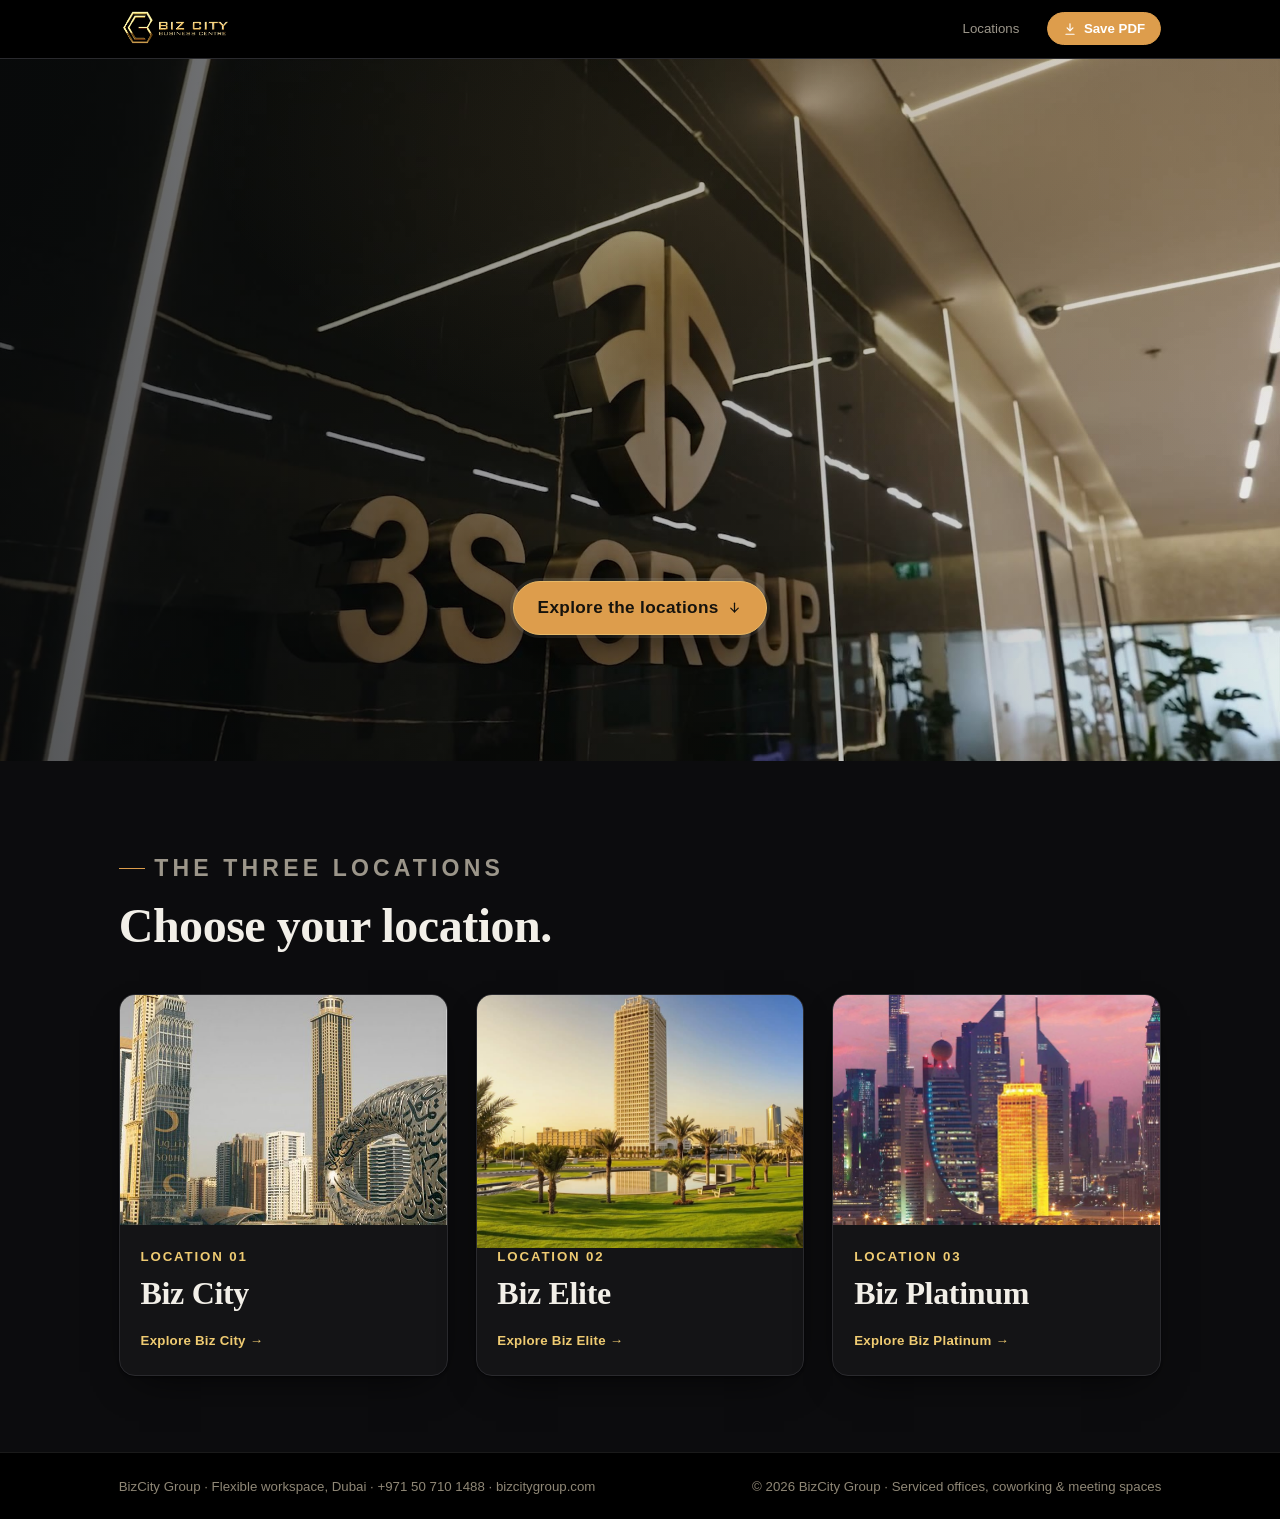
==== index.html @ 9195bf49 "Home: zoom in the second location card image (Biz Elite)" ====
﻿<!doctype html>
<html lang="en">
<head>
<meta charset="utf-8">
<meta name="viewport" content="width=device-width, initial-scale=1">
<meta name="description" content="BizCity Group workspace sales catalogue - premium flexible offices, coworking and meeting spaces across three Dubai locations.">
<style>*{margin:0;padding:0}img{max-width:100%}</style>
<title>BizCity Group - Workspace Catalogue</title>

<style>
  :root{
    /* --- palette (warm, brass-biased neutrals) --- */
    --ink:#15171c;
    --paper:#faf7f2;
    --paper-2:#f2ede3;
    --card:#ffffff;
    --line:#e4dccd;
    --neutral:#6c6559;
    --neutral-2:#8f887b;
    --brass:#dd9d4c;
    --brass-deep:#cd6e39;
    --heading:#1b1d22;
    --body:#3a3730;
    --shadow:0 1px 2px rgba(21,23,28,.04), 0 12px 34px -18px rgba(21,23,28,.22);

    /* --- type --- */
    --serif:"Iowan Old Style","Palatino Linotype",Palatino,"Book Antiqua",Georgia,serif;
    --sans:-apple-system,"Segoe UI",Roboto,Helvetica,Arial,sans-serif;

    /* --- scale --- */
    --step--1:clamp(.78rem,.76rem + .1vw,.83rem);
    --step-0:clamp(1rem,.97rem + .15vw,1.075rem);
    --step-1:clamp(1.2rem,1.12rem + .4vw,1.45rem);
    --step-2:clamp(1.55rem,1.4rem + .75vw,2rem);
    --step-3:clamp(2.1rem,1.8rem + 1.5vw,3rem);
    --step-4:clamp(2.8rem,2.2rem + 3vw,4.75rem);

    --maxw:1120px;
    --gap:clamp(1rem,.6rem + 1.6vw,1.75rem);
  }

  @media (prefers-color-scheme:dark){
    :root{
      --ink:#0f1013;
      --paper:#131519;
      --paper-2:#181b21;
      --card:#1b1e25;
      --line:#2c303a;
      --neutral:#9a94886;
      --neutral:#9c968a;
      --neutral-2:#7d786d;
      --brass:#dd9d4c;
      --brass-deep:#efcb72;
      --heading:#f2efe8;
      --body:#cdc9c0;
      --shadow:0 1px 2px rgba(0,0,0,.3), 0 16px 40px -20px rgba(0,0,0,.7);
    }
  }
  /* explicit toggle overrides (must beat the media query both ways) */
  :root[data-theme="light"]{
    --ink:#15171c;--paper:#faf7f2;--paper-2:#f2ede3;--card:#ffffff;--line:#e4dccd;
    --neutral:#6c6559;--neutral-2:#8f887b;--brass:#dd9d4c;--brass-deep:#cd6e39;
    --heading:#1b1d22;--body:#3a3730;
    --shadow:0 1px 2px rgba(21,23,28,.04), 0 12px 34px -18px rgba(21,23,28,.22);
  }
  :root[data-theme="dark"]{
    --ink:#0f1013;--paper:#131519;--paper-2:#181b21;--card:#1b1e25;--line:#2c303a;
    --neutral:#9c968a;--neutral-2:#7d786d;--brass:#dd9d4c;--brass-deep:#efcb72;
    --heading:#f2efe8;--body:#cdc9c0;
    --shadow:0 1px 2px rgba(0,0,0,.3), 0 16px 40px -20px rgba(0,0,0,.7);
  }
  /* Forced black theme for all viewers (overrides light/dark + data-theme) */
  :root,:root[data-theme="light"],:root[data-theme="dark"]{
    --ink:#000000;--paper:#000000;--paper-2:#0c0c0e;--card:#141416;--line:#2a2a2e;
    --neutral:#9c968a;--neutral-2:#7d786d;--brass:#dd9d4c;--brass-deep:#efcb72;
    --heading:#f2efe8;--body:#cdc9c0;
    --shadow:0 1px 2px rgba(0,0,0,.5), 0 16px 40px -20px rgba(0,0,0,.9);
  }

  *{box-sizing:border-box}
  html{scroll-behavior:smooth}
  @media (prefers-reduced-motion:reduce){html{scroll-behavior:auto}}
  body{
    margin:0;background:var(--paper);color:var(--body);
    font-family:var(--sans);font-size:var(--step-0);line-height:1.6;
    -webkit-font-smoothing:antialiased;
  }
  h1,h2,h3{font-family:var(--serif);color:var(--heading);font-weight:600;
    line-height:1.08;text-wrap:balance;margin:0;letter-spacing:-.01em}
  p{margin:0}
  a{color:inherit}
  img{max-width:100%;display:block}

  .wrap{max-width:var(--maxw);margin-inline:auto;padding-inline:clamp(1.1rem,.5rem + 2.4vw,2.5rem)}

  .eyebrow{
    font-family:var(--sans);font-size:var(--step--1);font-weight:600;
    text-transform:uppercase;letter-spacing:.18em;color:var(--brass-deep);
    margin:0 0 .9rem;display:flex;align-items:center;gap:.6rem;
  }
  .eyebrow::before{content:"";width:26px;height:1.5px;background:var(--brass);display:inline-block}

  /* ---------- top toolbar ---------- */
  .bar{
    position:sticky;top:0;z-index:50;background:color-mix(in srgb,var(--paper) 88%,transparent);
    backdrop-filter:blur(10px);border-bottom:1px solid var(--line);
  }
  .bar-in{max-width:var(--maxw);margin-inline:auto;display:flex;align-items:center;gap:1rem;
    padding:.6rem clamp(1.1rem,.5rem + 2.4vw,2.5rem)}
  .brandlogo{display:inline-flex;align-items:center;line-height:0;text-decoration:none;flex:0 0 auto}
  .brandlogo img{height:clamp(30px,26px + 1vw,44px);width:auto;display:block}
  .navlinks{display:flex;gap:.35rem;margin-left:auto;overflow-x:auto;scrollbar-width:none}
  .navlinks::-webkit-scrollbar{display:none}
  .navlinks a{
    font-size:var(--step--1);text-decoration:none;color:var(--neutral);
    padding:.4rem .7rem;border-radius:999px;white-space:nowrap;font-weight:500;
  }
  .navlinks a:hover{color:var(--heading);background:var(--paper-2)}
  .navlinks a i{font-style:normal;color:var(--brass-deep);font-weight:700;
    font-variant-numeric:tabular-nums;margin-right:.28em;font-size:.82em;letter-spacing:.04em}
  .btn{
    font-family:var(--sans);font-size:var(--step--1);font-weight:600;cursor:pointer;
    border:1px solid var(--brass);background:var(--brass);color:#fff;
    padding:.5rem .95rem;border-radius:999px;white-space:nowrap;text-decoration:none;
    display:inline-flex;align-items:center;gap:.45rem;transition:background .15s,color .15s;
  }
  .btn:hover{background:var(--brass-deep);border-color:var(--brass-deep)}
  .btn-ghost{background:transparent;color:var(--brass-deep)}
  .btn-ghost:hover{background:var(--paper-2);color:var(--brass-deep)}
  @media(max-width:520px){
    .bar-in{gap:.35rem;padding:.5rem .65rem}
    .brandlogo img{height:26px}
    .navlinks{gap:0;flex:0 0 auto}
    .navlinks a{padding:.35rem .45rem}
    .navlinks a i{display:none}
    .bar-in>.btn{display:none}
    .cover-meta{gap:.45rem .8rem}
  }
  a:focus-visible,button:focus-visible{outline:2px solid var(--brass-deep);outline-offset:2px;border-radius:6px}

  /* ---------- cover ---------- */
  .cover{position:relative;min-height:clamp(520px,78vh,760px);background:var(--ink);color:#f4f0e8;overflow:hidden}
  .cover .wrap{position:relative;z-index:2;min-height:inherit;padding-block:clamp(2.2rem,1.4rem + 4vw,4.5rem);display:flex;align-items:center}
  .cover-grid{width:100%;display:flex;align-items:center;justify-content:center}
  .cover-copy{max-width:38rem;padding:clamp(1.2rem,1rem + 2vw,2rem);border-radius:18px;
    background:linear-gradient(135deg,rgba(8,10,13,.72),rgba(8,10,13,.24));
    backdrop-filter:blur(2px);box-shadow:0 20px 55px -34px rgba(0,0,0,.9)}
  .cover-action{max-width:none;padding:0;background:none;backdrop-filter:none;box-shadow:none;transform:translateY(clamp(9rem,22vh,13rem))}
  .cover-action .tour-btn{margin-top:0;padding:.78rem 1.45rem;background:var(--brass);border-color:#e7b866;color:#16130d;
    font-size:var(--step-0);font-weight:750;box-shadow:0 12px 34px rgba(0,0,0,.48),0 0 0 3px rgba(255,255,255,.1)}
  .cover-action .tour-btn:hover{background:#f1bd61;border-color:#f1bd61;color:#111}
  .hero-media{position:absolute;inset:0;z-index:0;overflow:hidden}
  .hero-video{width:100%;height:100%;margin:0;object-fit:cover;object-position:center;background:#000;display:block}
  .cover h1{color:#fff;font-size:var(--step-4);letter-spacing:-.02em}
  .cover h1 em{font-style:italic;color:var(--brass)}
  .cover .lede{color:#cfc7b6;font-size:var(--step-1);max-width:34ch;margin-top:1.4rem}
  .cover .eyebrow{color:var(--brass)}
  .cover .eyebrow::before{background:var(--brass)}
  .cover-meta{display:flex;flex-wrap:wrap;gap:.5rem 1.4rem;margin-top:2rem;
    font-size:var(--step--1);color:#a49c8c;text-transform:uppercase;letter-spacing:.12em}
  .cover-meta b{color:#e9e2d3;font-weight:600}
  .cover::before{content:"";position:absolute;inset:0;z-index:1;
    background:linear-gradient(90deg,rgba(5,7,10,.7) 0%,rgba(5,7,10,.32) 50%,rgba(5,7,10,.08) 100%)}
  .cover::after{content:"";position:absolute;inset:0;z-index:1;
    background:radial-gradient(120% 90% at 82% 12%,rgba(180,145,90,.22),transparent 55%)}

  /* ---------- media slots (placeholders) ---------- */
  .slot{
    position:relative;border:1.5px dashed var(--brass);border-radius:14px;
    background:
      linear-gradient(var(--paper-2),var(--paper-2)) padding-box;
    display:flex;flex-direction:column;align-items:center;justify-content:center;
    text-align:center;gap:.5rem;color:var(--neutral);padding:1.4rem;min-height:180px;
  }
  .slot.ratio{aspect-ratio:16/9;min-height:0}
  .slot .tag{font-family:var(--sans);font-size:var(--step--1);font-weight:700;
    text-transform:uppercase;letter-spacing:.14em;color:var(--brass-deep)}
  .slot .hint{font-size:var(--step--1);color:var(--neutral-2);max-width:34ch}
  .slot.video::before{
    content:"";width:56px;height:56px;border-radius:50%;
    background:var(--brass);opacity:.95;
    -webkit-mask:no-repeat center/44% url('data:image/svg+xml;utf8,<svg xmlns="http://www.w3.org/2000/svg" viewBox="0 0 24 24"><polygon points="8,5 20,12 8,19"/></svg>');
            mask:no-repeat center/44% url('data:image/svg+xml;utf8,<svg xmlns="http://www.w3.org/2000/svg" viewBox="0 0 24 24"><polygon points="8,5 20,12 8,19"/></svg>');
  }
  .cover .slot{background:rgba(255,255,255,.04);border-color:var(--brass)}
  .cover .slot .tag,.cover .slot .hint{color:#d8cdb6}
  .cover .slot .hint{color:#a49c8c}

  /* ---------- section rhythm ---------- */
  section{padding-block:clamp(2.6rem,1.8rem + 4vw,4.75rem)}
  .band{background:var(--paper-2)}
  .section-head{max-width:60ch;margin-bottom:clamp(1.6rem,1rem + 2vw,2.6rem)}
  .section-head h2{font-size:var(--step-3)}
  .section-head p{color:var(--neutral);margin-top:.9rem;font-size:var(--step-1);line-height:1.5}

  /* ---------- value pillars ---------- */
  .pillars{display:grid;gap:var(--gap);grid-template-columns:repeat(2,1fr)}
  @media(min-width:760px){.pillars{grid-template-columns:repeat(4,1fr)}}
  .pillar{border-top:2px solid var(--brass);padding-top:1rem}
  .pillar h3{font-size:var(--step-1);margin-bottom:.4rem}
  .pillar p{color:var(--neutral);font-size:var(--step--1);line-height:1.55}
  .pillar .n{font-family:var(--sans);font-size:var(--step--1);font-weight:700;
    color:var(--brass-deep);letter-spacing:.1em}
  .why-strip{display:flex;flex-wrap:wrap;gap:.7rem 1.8rem;font-size:var(--step-0);color:var(--neutral);
    border-top:1px solid var(--line);padding-top:1.3rem}
  .why-strip span{display:flex;gap:.5rem;align-items:baseline}
  .why-strip span::before{content:"◈";color:var(--brass);font-size:.68em}
  .why-strip b{color:var(--heading);font-weight:600}

  /* ---------- locations overview ---------- */
  .loc-grid{display:grid;gap:var(--gap);grid-template-columns:1fr}
  @media(min-width:820px){.loc-grid{grid-template-columns:repeat(3,1fr)}}
  .loc-card{background:var(--card);border:1px solid var(--line);border-radius:16px;
    overflow:hidden;box-shadow:var(--shadow);display:flex;flex-direction:column;
    text-decoration:none;color:inherit;cursor:pointer;transition:transform .18s ease,box-shadow .18s ease,border-color .18s ease}
  .loc-card:hover{transform:translateY(-5px);border-color:var(--brass);
    box-shadow:0 2px 4px rgba(21,23,28,.05),0 22px 48px -22px rgba(21,23,28,.34)}
  .loc-card:focus-visible{outline:2px solid var(--brass-deep);outline-offset:3px}
  .loc-card .ph{transition:transform .3s ease}
  .loc-card:hover .ph{transform:scale(1.04)}
  .loc-card .ph.zoomed{transform:scale(1.2)}
  .loc-card:hover .ph.zoomed{transform:scale(1.24)}
  .loc-card:hover .loc-link{gap:.6rem;color:var(--brass)}
  .loc-card .slot{border-radius:0;border-left:0;border-right:0;border-top:0;min-height:200px}
  .loc-card .body{padding:1.3rem 1.3rem 1.5rem;display:flex;flex-direction:column;gap:.55rem;flex:1}
  .loc-card h3{font-size:var(--step-2)}
  .loc-card .addr{font-size:var(--step--1);color:var(--neutral);display:flex;gap:.5rem;align-items:flex-start}
  .loc-card .addr::before{content:"◈";color:var(--brass);font-size:.8em;line-height:1.5}
  .loc-link{margin-top:auto;padding-top:.7rem;font-family:var(--sans);font-weight:700;color:var(--brass-deep);
    text-decoration:none;font-size:var(--step--1);letter-spacing:.02em;display:inline-flex;align-items:center;gap:.4rem}
  .loc-link:hover{color:var(--brass);gap:.6rem}
  .kicker{font-family:var(--sans);font-size:var(--step--1);text-transform:uppercase;
    letter-spacing:.14em;color:var(--brass-deep);font-weight:700}

  /* ---------- deep dive ---------- */
  .dive{display:grid;gap:clamp(1.4rem,.8rem + 3vw,3rem);grid-template-columns:1fr;align-items:center}
  @media(min-width:860px){
    .dive{grid-template-columns:1fr 1fr}
    .dive.flip .media{order:2}
  }
  .dive + .dive{margin-top:clamp(2.4rem,1.6rem + 3vw,4rem)}
  .dive h3{font-size:var(--step-3);margin:.3rem 0 .1rem}
  .dive .addr{font-size:var(--step--1);color:var(--neutral);margin-top:.7rem;
    display:flex;gap:.5rem;align-items:flex-start}
  .dive .addr::before{content:"◈";color:var(--brass)}
  .dive p.desc{color:var(--body);margin-top:1rem}
  .dive .media{display:flex;flex-direction:column;gap:.8rem}
  .thumbs{display:grid;grid-template-columns:1fr 1fr;gap:.8rem}
  .thumbs .slot{min-height:120px}
  .rooms{display:flex;flex-wrap:wrap;gap:.5rem;margin-top:1.2rem;padding:0;list-style:none}
  .rooms li{font-size:var(--step--1);padding:.35rem .8rem;border:1px solid var(--line);
    border-radius:999px;background:var(--card);color:var(--body)}
  .rooms li b{color:var(--brass-deep)}

  /* ---------- services grid ---------- */
  .svc-grid{display:grid;gap:var(--gap);grid-template-columns:repeat(2,1fr)}
  @media(min-width:680px){.svc-grid{grid-template-columns:repeat(3,1fr)}}
  @media(min-width:980px){.svc-grid{grid-template-columns:repeat(4,1fr)}}
  .svc{background:var(--card);border:1px solid var(--line);border-radius:14px;
    overflow:hidden;display:flex;flex-direction:column;box-shadow:var(--shadow)}
  .svc .slot{border-radius:0;border:0;border-bottom:1px dashed var(--brass);min-height:130px}
  .svc .body{padding:.9rem 1rem;text-align:center;display:flex;flex-direction:column;align-items:center;gap:.15rem}
  .svc h3{font-size:var(--step-1)}
  .svc p{color:var(--neutral);font-size:var(--step--1);line-height:1.5;margin-top:.3rem}
  .svc.feature{grid-column:span 2}
  @media(max-width:679px){.svc.feature{grid-column:span 2}}
  .svc .flag{position:absolute;margin:.7rem;font-size:.65rem;font-weight:700;letter-spacing:.12em;
    text-transform:uppercase;background:var(--brass);color:#fff;padding:.2rem .55rem;border-radius:999px}
  .svc .body .flag-inline{display:inline-block;font-size:.62rem;font-weight:700;letter-spacing:.12em;
    text-transform:uppercase;color:var(--brass-deep);margin-bottom:.35rem}

  /* ---------- packages table ---------- */
  .pkg-scroll{overflow-x:auto}
  .pkg{width:100%;min-width:640px;border-collapse:separate;border-spacing:0;font-size:var(--step--1)}
  .pkg th,.pkg td{padding:.85rem 1.1rem;text-align:left;border-bottom:1px solid var(--line);
    vertical-align:top}
  .pkg thead th{position:sticky;top:0}
  .pkg .plan{font-family:var(--serif);font-size:var(--step-1);color:var(--heading);font-weight:600}
  .pkg .plan .loc{display:block;font-family:var(--sans);font-size:.7rem;font-weight:600;
    text-transform:uppercase;letter-spacing:.12em;color:var(--neutral-2);margin-top:.25rem}
  .pkg thead th{background:var(--paper-2);border-bottom:2px solid var(--brass)}
  .pkg .rowhead{font-weight:600;color:var(--heading);background:var(--card)}
  .pkg col.hl,.pkg td.hl,.pkg th.hl{background:color-mix(in srgb,var(--brass) 12%,var(--card))}
  .pkg .price{font-family:var(--serif);font-size:var(--step-1);color:var(--brass-deep);font-weight:600}
  .pkg .check{color:var(--brass-deep);font-weight:700}
  .pkg .dash{color:var(--neutral-2)}
  .pkg .popular{display:inline-block;font-size:.6rem;font-weight:700;letter-spacing:.12em;
    text-transform:uppercase;background:var(--brass);color:#fff;padding:.15rem .5rem;border-radius:999px;margin-left:.4rem}

  /* ---------- amenities strip ---------- */
  .amen{display:grid;gap:var(--gap);grid-template-columns:1fr}
  @media(min-width:820px){.amen{grid-template-columns:1.3fr 1fr}}
  .amen-list{display:grid;grid-template-columns:repeat(2,1fr);gap:.7rem 1.4rem;margin:0;padding:0;list-style:none}
  .amen-list li{display:flex;gap:.6rem;align-items:baseline;font-size:var(--step-0)}
  .amen-list li::before{content:"◈";color:var(--brass);font-size:.7em}
  .hours{background:var(--ink);color:#efe9db;border-radius:16px;padding:1.6rem 1.7rem;align-self:start}
  .hours .kicker{color:var(--brass)}
  .hours .big{font-family:var(--serif);font-size:var(--step-2);color:#fff;margin:.5rem 0 .2rem}
  .hours p{color:#b7ad99;font-size:var(--step--1)}
  .hours hr{border:0;border-top:1px solid rgba(255,255,255,.14);margin:1.1rem 0}

  /* ---------- testimonial ---------- */
  .quote{max-width:52ch}
  .quote blockquote{font-family:var(--serif);font-size:var(--step-2);color:var(--heading);
    line-height:1.28;margin:0;font-style:italic}
  .quote blockquote::before{content:"“";color:var(--brass);font-size:1.2em;line-height:0;margin-right:.05em}
  .reviews{display:grid;gap:var(--gap);grid-template-columns:1fr}
  @media(min-width:720px){.reviews{grid-template-columns:1fr 1fr}}
  .review{background:var(--card);border:1px solid var(--line);border-radius:16px;
    padding:1.5rem 1.6rem;box-shadow:var(--shadow);display:flex;flex-direction:column;gap:.75rem}
  .review .stars{color:var(--brass);letter-spacing:.16em;font-size:1.05rem}
  .review blockquote{margin:0;font-family:var(--serif);font-size:var(--step-1);line-height:1.42;color:var(--heading)}
  .review figcaption{font-size:var(--step--1);color:var(--heading);font-weight:600;margin-top:auto}
  .review figcaption span{color:var(--neutral-2);font-weight:400}
  .quote .who{margin-top:1.2rem;font-size:var(--step--1);color:var(--neutral);letter-spacing:.03em}
  .quote .who b{color:var(--heading)}

  /* ---------- CTA ---------- */
  .cta{background:var(--ink);color:#f4f0e8}
  .cta .eyebrow{color:var(--brass)}
  .cta .eyebrow::before{background:var(--brass)}
  .cta h2{color:#fff;font-size:var(--step-3);max-width:20ch}
  .cta p{color:#c6bda9;margin-top:1rem;max-width:44ch}
  .cta-actions{display:flex;flex-wrap:wrap;gap:.7rem;margin-top:1.8rem}
  .cta .btn-line{background:transparent;border-color:rgba(255,255,255,.28);color:#f4f0e8}
  .cta .btn-line:hover{background:rgba(255,255,255,.08);border-color:var(--brass);color:#fff}
  .contact-grid{display:grid;gap:1rem 2rem;grid-template-columns:repeat(2,1fr);margin-top:2.4rem;
    border-top:1px solid rgba(255,255,255,.14);padding-top:1.8rem}
  @media(min-width:640px){.contact-grid{grid-template-columns:repeat(4,1fr)}}
  .contact-grid .kicker{color:var(--brass);display:block;margin-bottom:.35rem}
  .contact-grid a,.contact-grid span{color:#e7e0d1;text-decoration:none;font-size:var(--step--1);word-break:break-word}

  footer{background:var(--ink);color:#8f8776;font-size:var(--step--1);
    border-top:1px solid rgba(255,255,255,.1)}
  footer .wrap{display:flex;flex-wrap:wrap;gap:.6rem 1.5rem;justify-content:space-between;
    padding-block:1.4rem}

  .note{font-size:var(--step--1);color:var(--neutral-2);font-style:italic}

  /* ---------- contents / table of contents ---------- */
  .contents .toc{max-width:660px;margin-top:1.6rem;border-top:1px solid var(--line);list-style:none;padding:0}
  .contents .toc a{display:flex;align-items:baseline;gap:.9rem;text-decoration:none;color:var(--heading);
    padding:.9rem 0;border-bottom:1px solid var(--line)}
  .contents .toc .num{font-family:var(--sans);font-weight:700;color:var(--brass-deep);
    font-variant-numeric:tabular-nums;font-size:var(--step--1);letter-spacing:.06em;min-width:1.8em}
  .contents .toc .label{font-family:var(--serif);font-size:var(--step-1);color:var(--heading);white-space:nowrap}
  .contents .toc .dots{flex:1;border-bottom:1px dotted var(--neutral-2);transform:translateY(-.28em);opacity:.55}
  .contents .toc .pg{font-family:var(--sans);font-size:var(--step--1);color:var(--neutral);
    letter-spacing:.04em;white-space:nowrap}
  .contents .toc a:hover .label{color:var(--brass-deep)}
  .contents .toc a:hover .num{color:var(--brass)}

  /* print-only cover + running footer (hidden on screen) */
  .print-cover{display:none}
  .running-foot{display:none}

  /* ---------- print / PDF ---------- */
  @page{size:A4;margin:15mm 14mm 18mm}
  @media print{
    :root{--paper:#fff;--paper-2:#fff;--card:#fff;--line:#cfc7b6;--body:#232019;--heading:#111;--neutral:#4a463d}
    html,body{background:#fff}
    .bar{display:none}
    .btn,.tour-btn,.cta-actions,.lb{display:none!important}
    .cover,.cta,.hours{-webkit-print-color-adjust:exact;print-color-adjust:exact}
    body{font-size:10.5pt}
    section{padding-block:0;margin-block:0}

    /* page 1 = cover: hide the web hero, show the print lockup treatment */
    .cover{background:#fff;color:#15171c;min-height:calc(100vh - 44mm);
      display:flex;align-items:center;justify-content:center;break-after:page}
    .cover::before,.cover::after{display:none}
    .cover .cover-grid{display:none}
    .print-cover{display:block;text-align:center;width:100%;max-width:640px;margin-inline:auto}
    .print-cover img{height:120px;width:auto;margin:0 auto 2.4rem}
    .print-cover .edition{font-family:var(--sans);text-transform:uppercase;letter-spacing:.34em;
      font-size:9pt;color:var(--brass-deep);font-weight:700;margin-bottom:1.3rem}
    .print-cover .print-title{font-family:var(--serif);font-size:33pt;font-weight:600;color:#15171c;line-height:1.05;margin:0 0 1.1rem;letter-spacing:-.01em}
    .print-cover .print-title em{font-style:italic;color:var(--brass-deep)}
    .print-cover .sub{color:#4a463d;font-size:12pt;max-width:46ch;margin:0 auto;line-height:1.5}
    .print-cover .yr{margin-top:2.4rem;font-family:var(--serif);font-size:15pt;color:var(--brass-deep);letter-spacing:.08em}

    /* one topic per page */
    .contents,#locations,#spaces,#amenities,#contact{break-before:page}
    .dive,.loc-card,.svc,.quote,.review,.pillar,.section-head{break-inside:avoid}

    .hero-video,.dive-video{display:none!important}
    .slot{min-height:120px}
    .slot.video::after{content:"▶ Watch online at bizcitygroup.com";font-size:9pt;color:var(--brass-deep);font-weight:600}
    .slot .hint{display:none}
    a[href^="http"]::after{content:"";}

    /* brand footer repeats on every printed page */
    .running-foot{display:block;position:fixed;left:0;right:0;bottom:0;text-align:center;
      font-family:var(--sans);font-size:8pt;letter-spacing:.22em;text-transform:uppercase;color:var(--brass-deep)}
    footer{background:#fff;color:#4a463d;border-top:1px solid var(--line)}
  }

  /* ---------- guided viewer + captions ---------- */
  .media-cap{font-size:var(--step--1);color:var(--neutral);margin-top:.6rem;
    display:flex;align-items:center;gap:.5rem;letter-spacing:.01em}
  .media-cap::before{content:"";width:20px;height:1.5px;background:var(--brass);flex:none}
  .cover .media-cap{color:#bcb39f}
  .zoomable{cursor:zoom-in}
  .tour-btn{margin-top:1.7rem;display:inline-flex;align-items:center;gap:.55rem;
    background:transparent;border:1px solid var(--brass);color:#f4f0e8;
    font-family:var(--sans);font-size:var(--step--1);font-weight:600;letter-spacing:.02em;
    padding:.62rem 1.15rem;border-radius:999px;cursor:pointer;text-decoration:none;transition:background .15s,color .15s}
  .tour-btn:hover{background:var(--brass);color:#fff}
  .tour-btn svg{transition:transform .2s}
  .tour-btn:hover svg{transform:translateY(2px)}
  .lb{position:fixed;inset:0;z-index:100;background:rgba(10,11,13,.93);
    display:none;align-items:center;justify-content:center;padding:4vw}
  .lb.open{display:flex}
  .lb img,.lb video{max-width:100%;max-height:90vh;border-radius:10px;
    box-shadow:0 20px 60px -20px rgba(0,0,0,.8)}
  .lb-close{position:absolute;top:1rem;right:1.2rem;width:44px;height:44px;border-radius:50%;
    border:1px solid rgba(255,255,255,.3);background:rgba(0,0,0,.4);color:#fff;
    font-size:1.5rem;cursor:pointer;line-height:1;display:flex;align-items:center;justify-content:center}
  .lb-close:hover{background:var(--brass);border-color:var(--brass)}
  /* real media fills */
  .loc-card img.ph{width:100%;height:230px;object-fit:cover;display:block;cursor:zoom-in}
  .thumbs img.ph{width:100%;height:118px;object-fit:cover;display:block;border-radius:10px;cursor:zoom-in}
  .svc img.ph{width:100%;height:150px;object-fit:cover;display:block;cursor:zoom-in}
  .svc.feature img.ph{height:184px}
  .dive-video{width:100%;aspect-ratio:16/9;object-fit:cover;border-radius:14px;background:#000;display:block}
  @media print{ .dive-video,.hero-video{outline:1px solid var(--line)} }
</style>

<!-- ============ TOOLBAR ============ -->
<div class="bar">
  <div class="bar-in">
    <a class="brandlogo" href="index.html"><img src="assets/logos/logo-full.png" alt="BizCity Business Centre"></a>
    <nav class="navlinks" aria-label="Catalogue contents">
      <a href="#locations">Locations</a>
    </nav>
    <button class="btn" onclick="window.print()" aria-label="Download or print as PDF">
      <svg width="14" height="14" viewBox="0 0 24 24" fill="none" stroke="currentColor" stroke-width="2" stroke-linecap="round" stroke-linejoin="round" aria-hidden="true"><path d="M12 3v12"/><path d="m7 10 5 5 5-5"/><path d="M5 21h14"/></svg>
      Save PDF
    </button>
  </div>
</div>

<!-- ============ COVER ============ -->
<header class="cover">
  <div class="hero-media">
    <video class="hero-video" autoplay muted loop playsinline preload="auto" disablepictureinpicture
           poster="assets/images/hero-showreel-july-22-poster.jpg" aria-label="BizCity Group showreel">
      <source src="assets/video/hero-showreel-july-22.mp4" type="video/mp4">
    </video>
  </div>
  <div class="wrap">
    <div class="print-cover">
      <img src="assets/logos/logo-full.png" alt="BizCity Business Centre">
      <p class="edition">Workspace Collection</p>
      <p class="print-title">Thoughtful &amp; <em>Functional</em> Workspaces</p>
    </div>
    <div class="cover-grid">
      <div class="cover-copy cover-action">
        <a class="tour-btn" href="#locations">Explore the locations
          <svg width="15" height="15" viewBox="0 0 24 24" fill="none" stroke="currentColor" stroke-width="2" stroke-linecap="round" stroke-linejoin="round" aria-hidden="true"><path d="M12 5v14"/><path d="m6 13 6 6 6-6"/></svg>
        </a>
      </div>
    </div>
  </div>
</header>

<!-- ============ LOCATION OVERVIEW ============ -->
<section id="locations" class="band">
  <div class="wrap">
    <div class="section-head">
      <p class="eyebrow">The Three Locations</p>
      <h2>Choose your location.</h2>
    </div>
    <div class="loc-grid">

      <a class="loc-card" href="biz-city.html">
        <img class="ph" src="assets/images/loc-biz-city.jpg" alt="Dubai skyline by Biz City on Sheikh Zayed Road">
        <div class="body">
          <p class="kicker">Location 01</p>
          <h3>Biz City</h3>
          <span class="loc-link">Explore Biz City &rarr;</span>
        </div>
      </a>

      <a class="loc-card" href="biz-elite.html">
        <img class="ph zoomed" src="assets/images/loc-biz-platinum.jpg" alt="Sheikh Rashid Tower at Dubai World Trade Centre, home of Biz Elite">
        <div class="body">
          <p class="kicker">Location 02</p>
          <h3>Biz Elite</h3>
          <span class="loc-link">Explore Biz Elite &rarr;</span>
        </div>
      </a>

      <a class="loc-card" href="biz-platinum.html">
        <img class="ph" src="assets/images/loc-biz-platinum-gold.jpg" alt="Golden World Trade Centre tower at dusk on the Dubai skyline, home of Biz Platinum">
        <div class="body">
          <p class="kicker">Location 03</p>
          <h3>Biz Platinum</h3>
          <span class="loc-link">Explore Biz Platinum &rarr;</span>
        </div>
      </a>

    </div>
  </div>
</section>

<div class="running-foot" aria-hidden="true">BizCity Group · Workspace Catalogue · 2026</div>

<footer>
  <div class="wrap">
    <span>BizCity Group · Flexible workspace, Dubai · +971 50 710 1488 · bizcitygroup.com</span>
    <span>© 2026 BizCity Group · Serviced offices, coworking &amp; meeting spaces</span>
  </div>
</footer>

<script>
  // Smooth-scroll the guided nav + tour button; harmless if reduced-motion.
  document.querySelectorAll('.navlinks a, .contents .toc a, .cta-actions a[href^="#"], .tour-btn[href^="#"]').forEach(function(a){
    a.addEventListener('click',function(e){
      var id=a.getAttribute('href');
      if(id&&id.length>1&&document.querySelector(id)){
        e.preventDefault();
        document.querySelector(id).scrollIntoView({behavior:'smooth',block:'start'});
      }
    });
  });

  // Guided viewer: click any .zoomable photo/video to open it full-screen.
  (function(){
    var lb=document.createElement('div');
    lb.className='lb';
    lb.innerHTML='<button class="lb-close" aria-label="Close viewer">&times;</button><div class="lb-body"></div>';
    document.body.appendChild(lb);
    var body=lb.querySelector('.lb-body');
    function close(){lb.classList.remove('open');body.innerHTML='';}
    lb.addEventListener('click',function(e){
      if(e.target===lb||e.target.classList.contains('lb-close')) close();
    });
    document.addEventListener('keydown',function(e){if(e.key==='Escape') close();});
    document.querySelectorAll('.zoomable').forEach(function(el){
      el.addEventListener('click',function(){
        var src=el.getAttribute('data-full')||el.getAttribute('src')||el.currentSrc;
        if(!src) return;
        var isVid=el.tagName==='VIDEO'||/\.(mp4|webm|mov)$/i.test(src);
        body.innerHTML = isVid
          ? '<video src="'+src+'" controls autoplay playsinline></video>'
          : '<img src="'+src+'" alt="">';
        lb.classList.add('open');
      });
    });
  })();
</script>

</body>
</html>
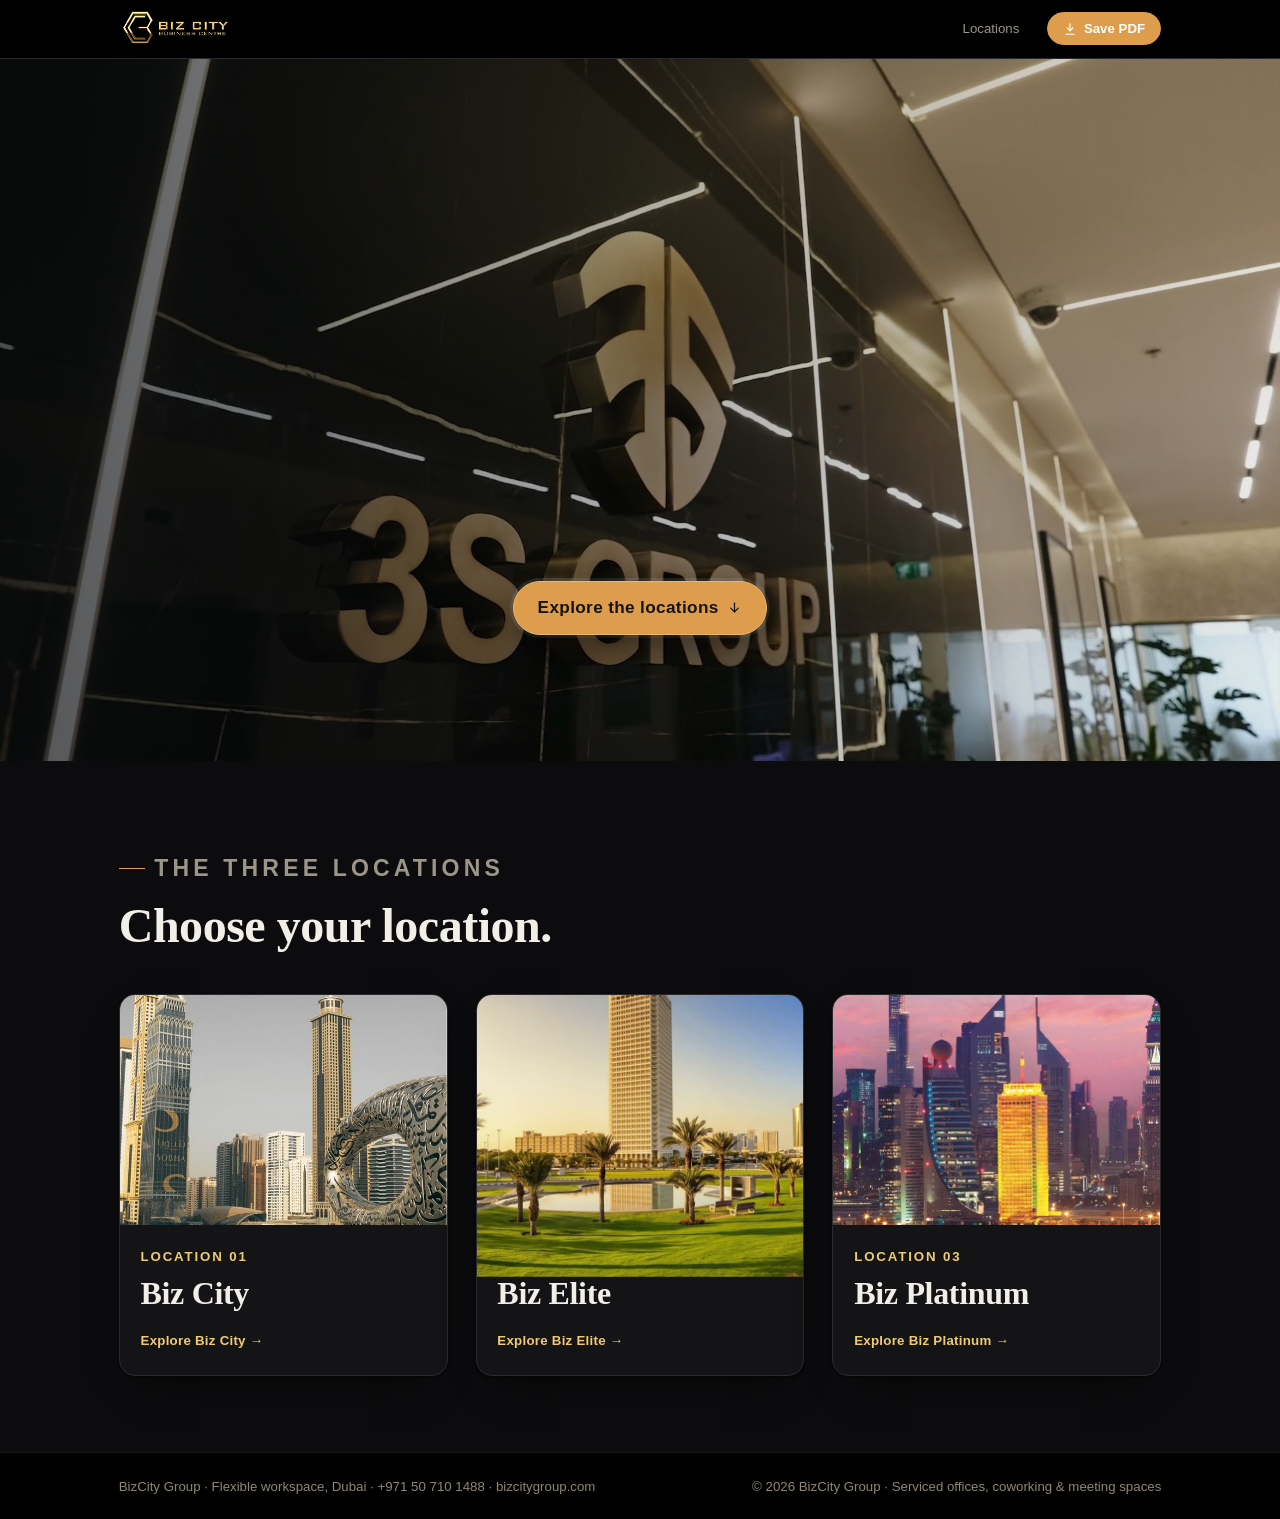
==== commit 3f8feb4d: "Home: increase zoom on second location card image" ====
--- a/index.html
+++ b/index.html
@@ -218,8 +218,8 @@
   .loc-card:focus-visible{outline:2px solid var(--brass-deep);outline-offset:3px}
   .loc-card .ph{transition:transform .3s ease}
   .loc-card:hover .ph{transform:scale(1.04)}
-  .loc-card .ph.zoomed{transform:scale(1.2)}
-  .loc-card:hover .ph.zoomed{transform:scale(1.24)}
+  .loc-card .ph.zoomed{transform:scale(1.45)}
+  .loc-card:hover .ph.zoomed{transform:scale(1.49)}
   .loc-card:hover .loc-link{gap:.6rem;color:var(--brass)}
   .loc-card .slot{border-radius:0;border-left:0;border-right:0;border-top:0;min-height:200px}
   .loc-card .body{padding:1.3rem 1.3rem 1.5rem;display:flex;flex-direction:column;gap:.55rem;flex:1}
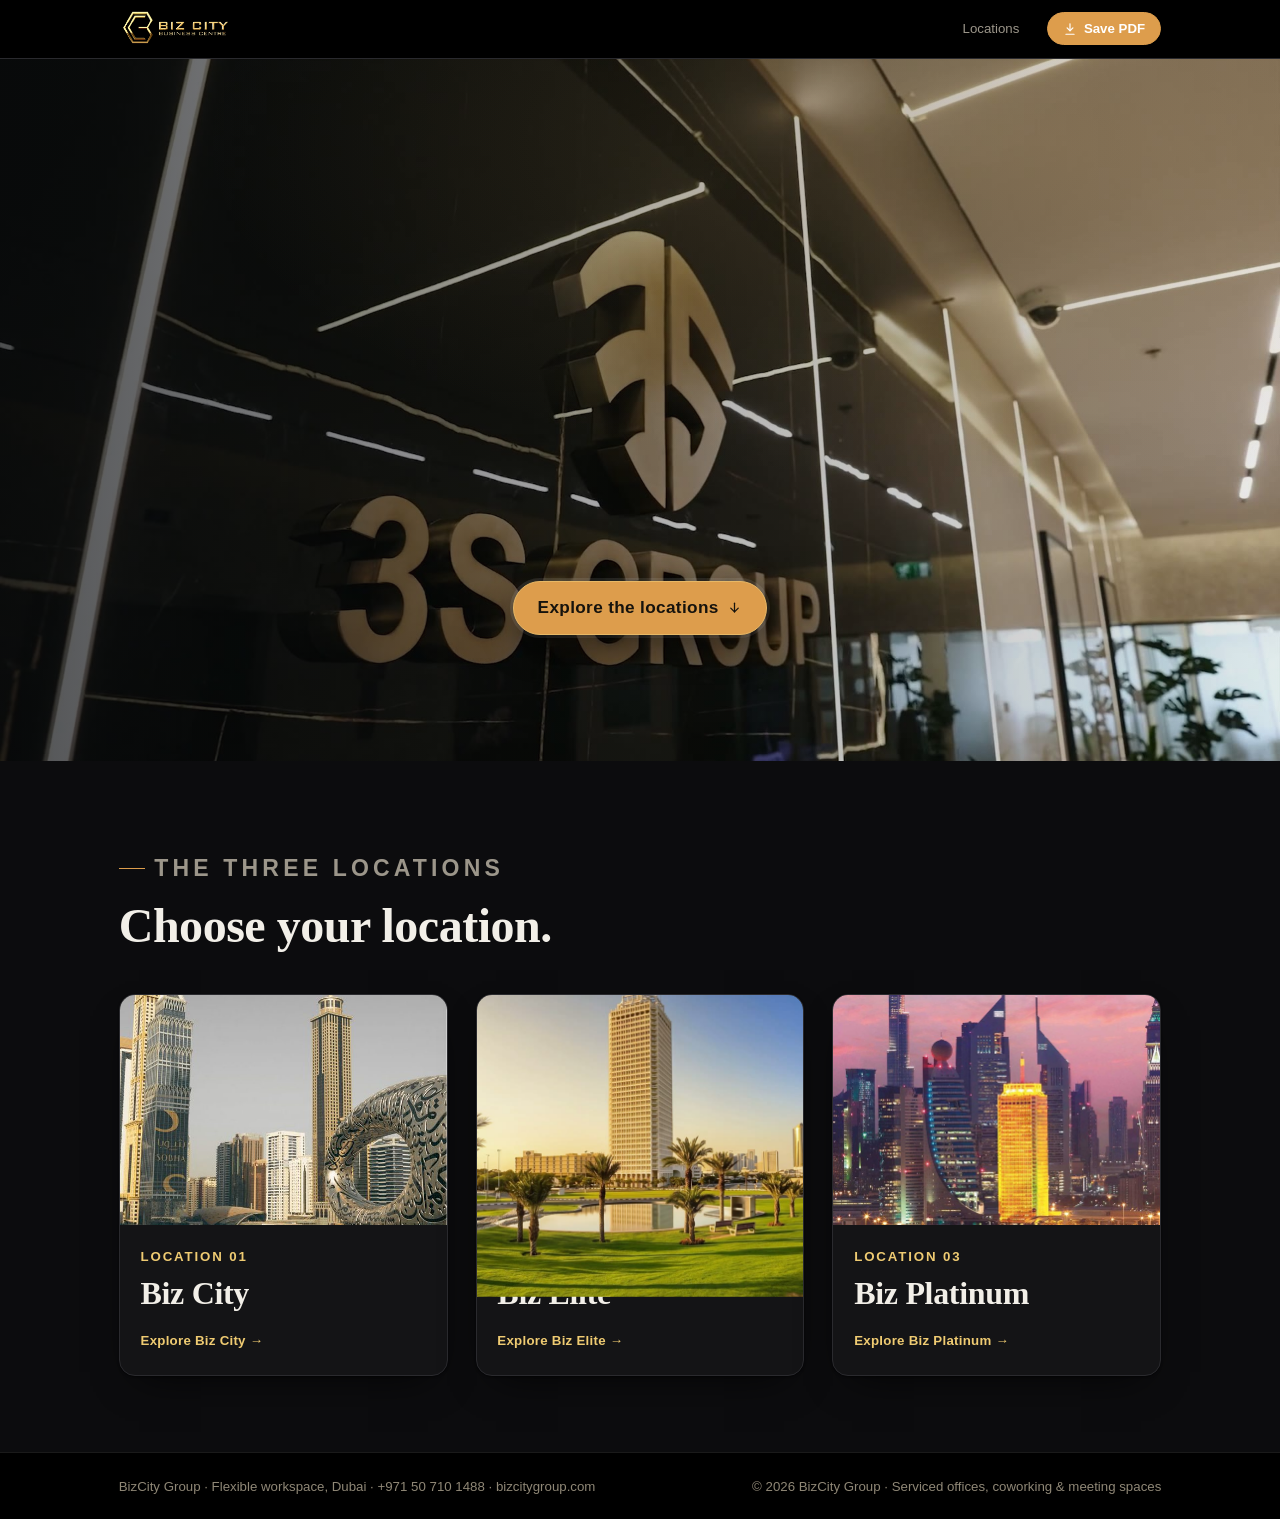
==== commit c512da6c: "Home: nudge second card image down within its frame" ====
--- a/index.html
+++ b/index.html
@@ -218,8 +218,8 @@
   .loc-card:focus-visible{outline:2px solid var(--brass-deep);outline-offset:3px}
   .loc-card .ph{transition:transform .3s ease}
   .loc-card:hover .ph{transform:scale(1.04)}
-  .loc-card .ph.zoomed{transform:scale(1.45)}
-  .loc-card:hover .ph.zoomed{transform:scale(1.49)}
+  .loc-card .ph.zoomed{transform:scale(1.45) translateY(6%)}
+  .loc-card:hover .ph.zoomed{transform:scale(1.49) translateY(6%)}
   .loc-card:hover .loc-link{gap:.6rem;color:var(--brass)}
   .loc-card .slot{border-radius:0;border-left:0;border-right:0;border-top:0;min-height:200px}
   .loc-card .body{padding:1.3rem 1.3rem 1.5rem;display:flex;flex-direction:column;gap:.55rem;flex:1}
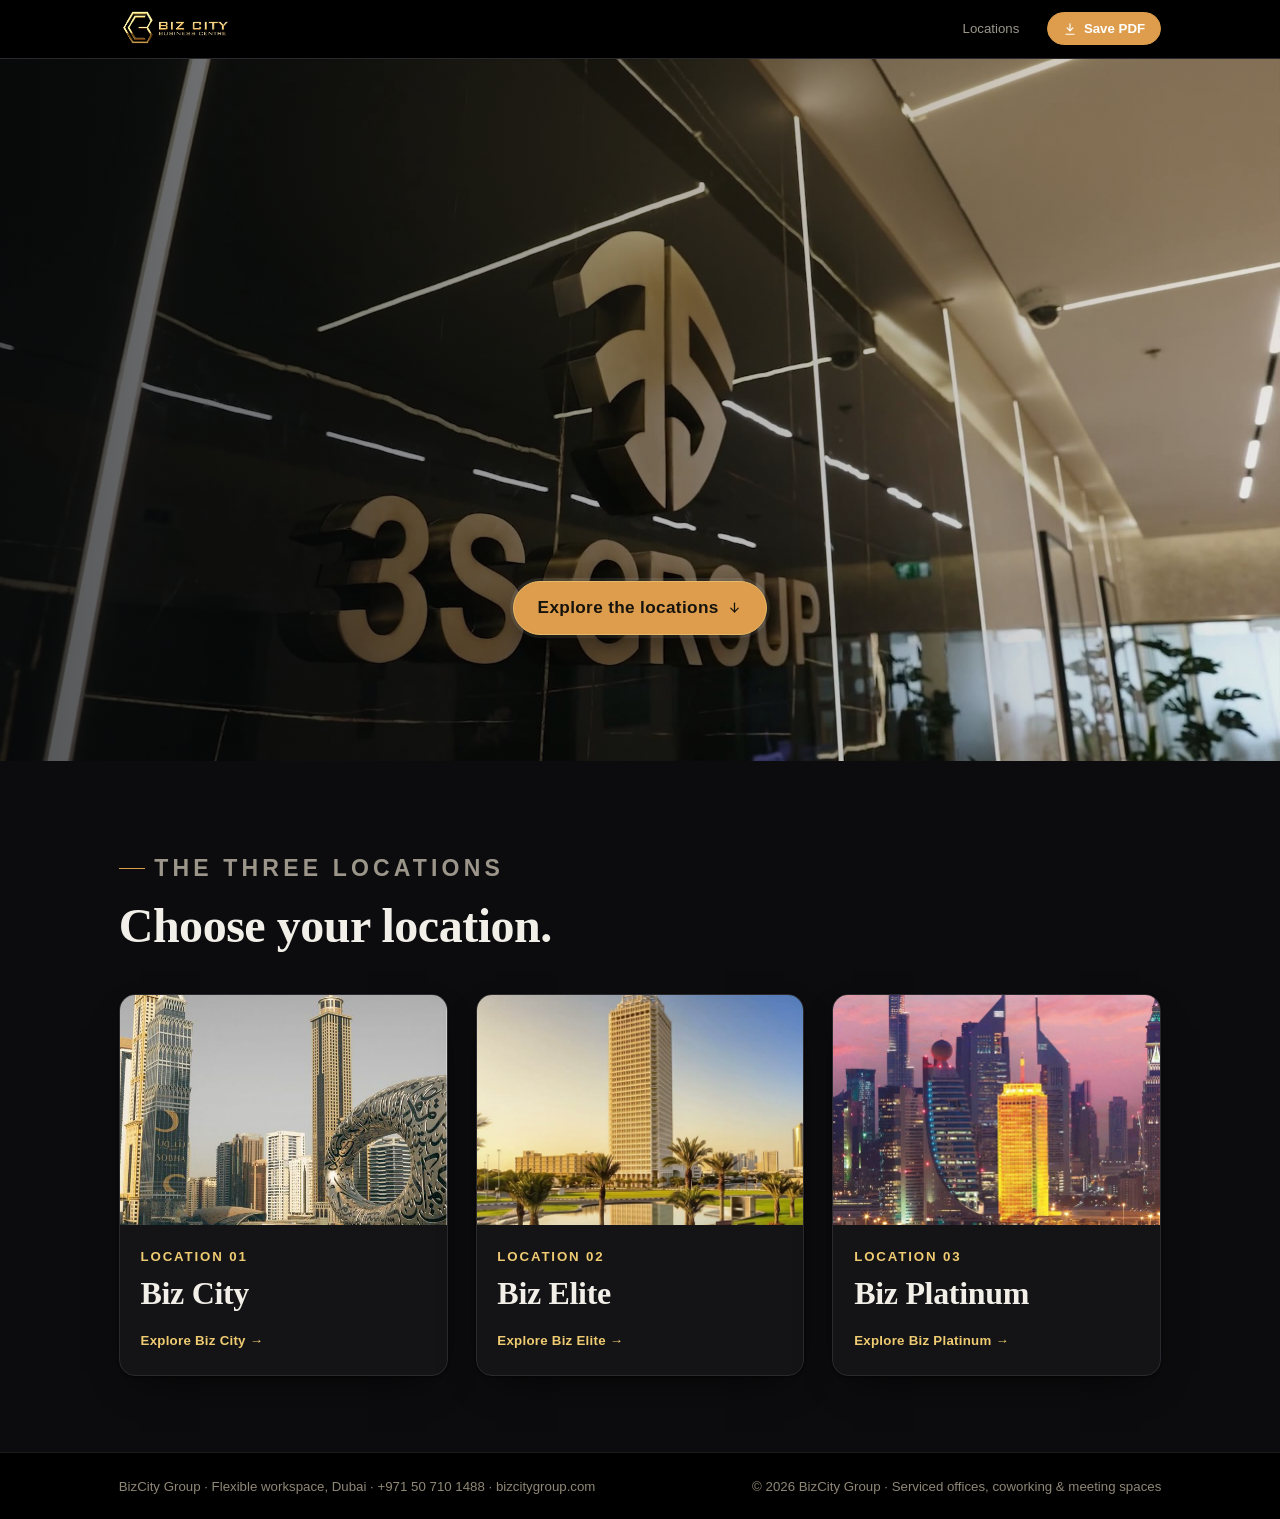
==== commit 2c70a41d: "Home: clip zoomed second card image in overflow-hidden frame so it no longer covers card text" ====
--- a/index.html
+++ b/index.html
@@ -419,6 +419,7 @@
   .lb-close:hover{background:var(--brass);border-color:var(--brass)}
   /* real media fills */
   .loc-card img.ph{width:100%;height:230px;object-fit:cover;display:block;cursor:zoom-in}
+  .loc-card .ph-frame{display:block;overflow:hidden}
   .thumbs img.ph{width:100%;height:118px;object-fit:cover;display:block;border-radius:10px;cursor:zoom-in}
   .svc img.ph{width:100%;height:150px;object-fit:cover;display:block;cursor:zoom-in}
   .svc.feature img.ph{height:184px}
@@ -483,7 +484,7 @@
       </a>
 
       <a class="loc-card" href="biz-elite.html">
-        <img class="ph zoomed" src="assets/images/loc-biz-platinum.jpg" alt="Sheikh Rashid Tower at Dubai World Trade Centre, home of Biz Elite">
+        <span class="ph-frame"><img class="ph zoomed" src="assets/images/loc-biz-platinum.jpg" alt="Sheikh Rashid Tower at Dubai World Trade Centre, home of Biz Elite"></span>
         <div class="body">
           <p class="kicker">Location 02</p>
           <h3>Biz Elite</h3>
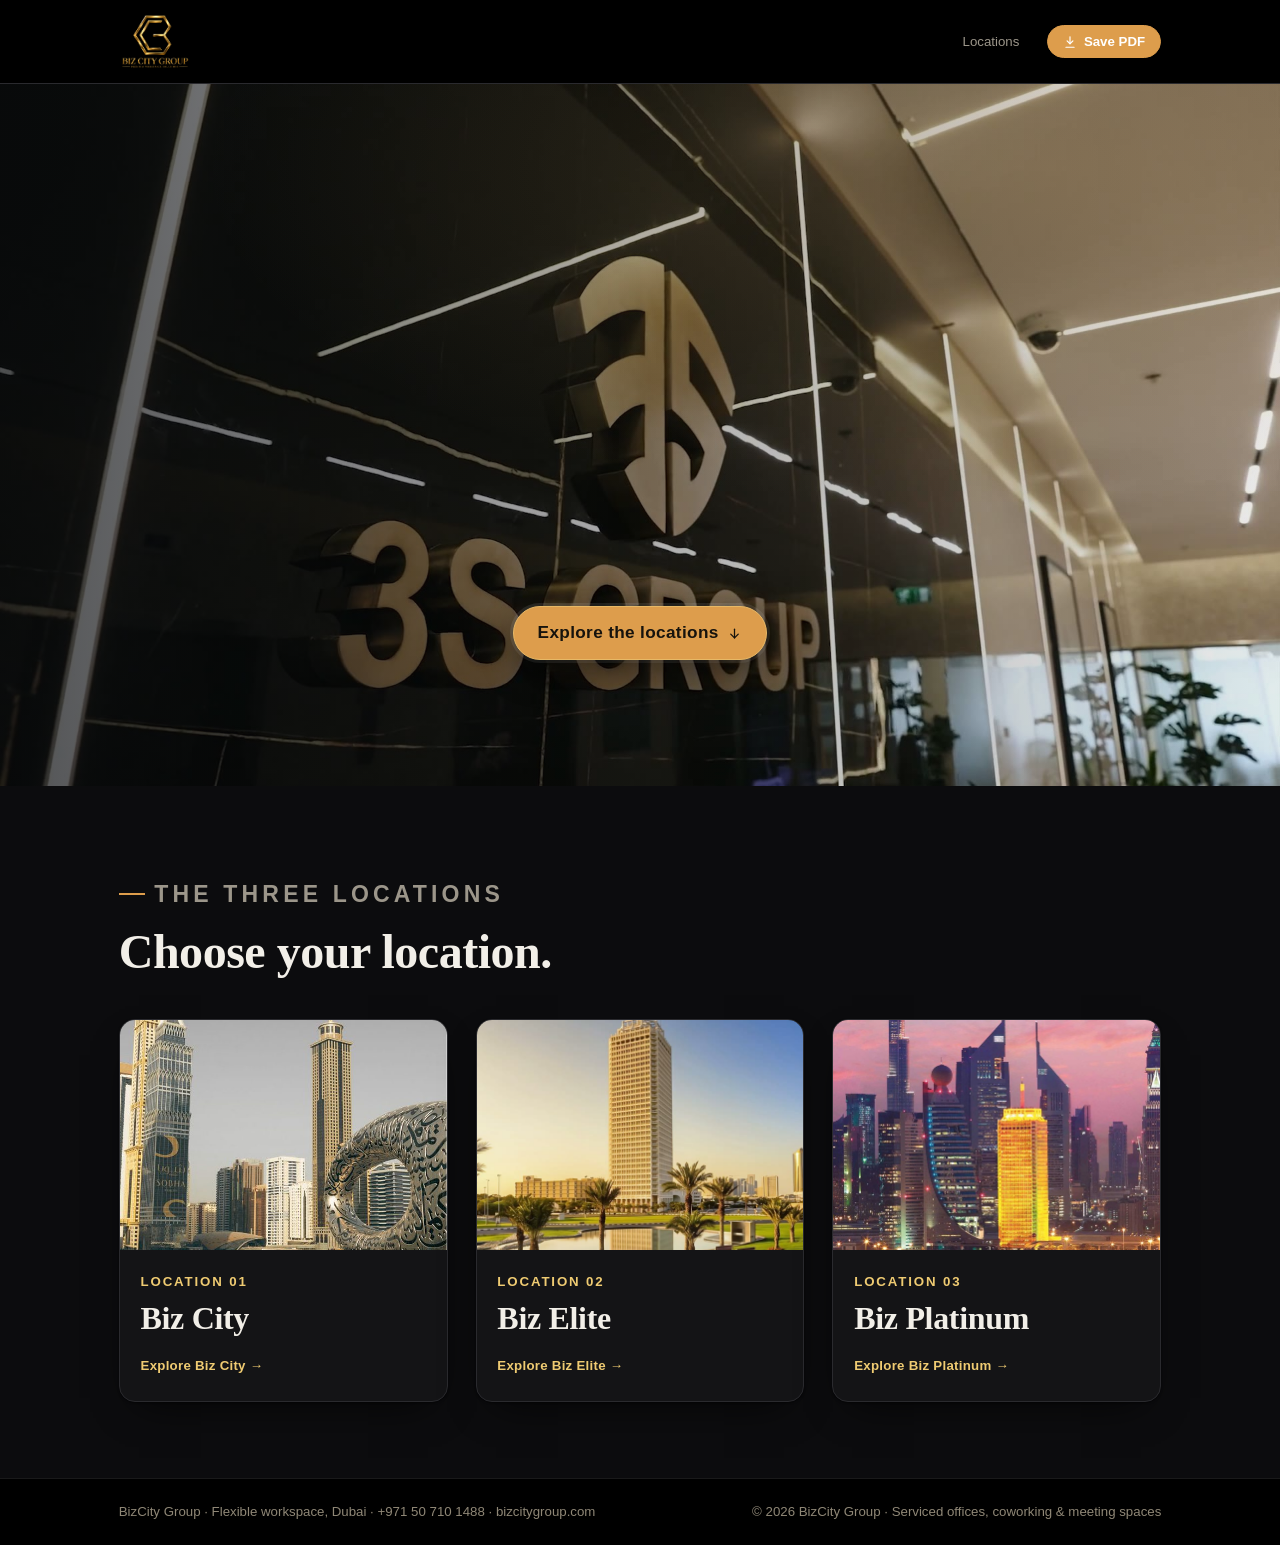
==== commit 69a9ab4a: "Update catalogue branding to Biz City Group logo" ====
--- a/index.html
+++ b/index.html
@@ -108,7 +108,7 @@
   .bar-in{max-width:var(--maxw);margin-inline:auto;display:flex;align-items:center;gap:1rem;
     padding:.6rem clamp(1.1rem,.5rem + 2.4vw,2.5rem)}
   .brandlogo{display:inline-flex;align-items:center;line-height:0;text-decoration:none;flex:0 0 auto}
-  .brandlogo img{height:clamp(30px,26px + 1vw,44px);width:auto;display:block}
+  .brandlogo img{height:clamp(64px,5vw,76px);width:auto;display:block}
   .navlinks{display:flex;gap:.35rem;margin-left:auto;overflow-x:auto;scrollbar-width:none}
   .navlinks::-webkit-scrollbar{display:none}
   .navlinks a{
@@ -129,7 +129,7 @@
   .btn-ghost:hover{background:var(--paper-2);color:var(--brass-deep)}
   @media(max-width:520px){
     .bar-in{gap:.35rem;padding:.5rem .65rem}
-    .brandlogo img{height:26px}
+    .brandlogo img{height:56px}
     .navlinks{gap:0;flex:0 0 auto}
     .navlinks a{padding:.35rem .45rem}
     .navlinks a i{display:none}
@@ -430,7 +430,7 @@
 <!-- ============ TOOLBAR ============ -->
 <div class="bar">
   <div class="bar-in">
-    <a class="brandlogo" href="index.html"><img src="assets/logos/logo-full.png" alt="BizCity Business Centre"></a>
+    <a class="brandlogo" href="index.html"><img src="assets/logos/logo-group.png" alt="Biz City Group"></a>
     <nav class="navlinks" aria-label="Catalogue contents">
       <a href="#locations">Locations</a>
     </nav>
@@ -446,12 +446,12 @@
   <div class="hero-media">
     <video class="hero-video" autoplay muted loop playsinline preload="auto" disablepictureinpicture
            poster="assets/images/hero-showreel-july-22-poster.jpg" aria-label="BizCity Group showreel">
-      <source src="assets/video/hero-showreel-july-22.mp4" type="video/mp4">
+      <source src="assets/video/hero-showreel-july-22.mp4?v=20260908" type="video/mp4">
     </video>
   </div>
   <div class="wrap">
     <div class="print-cover">
-      <img src="assets/logos/logo-full.png" alt="BizCity Business Centre">
+      <img src="assets/logos/logo-group.png" alt="Biz City Group">
       <p class="edition">Workspace Collection</p>
       <p class="print-title">Thoughtful &amp; <em>Functional</em> Workspaces</p>
     </div>
